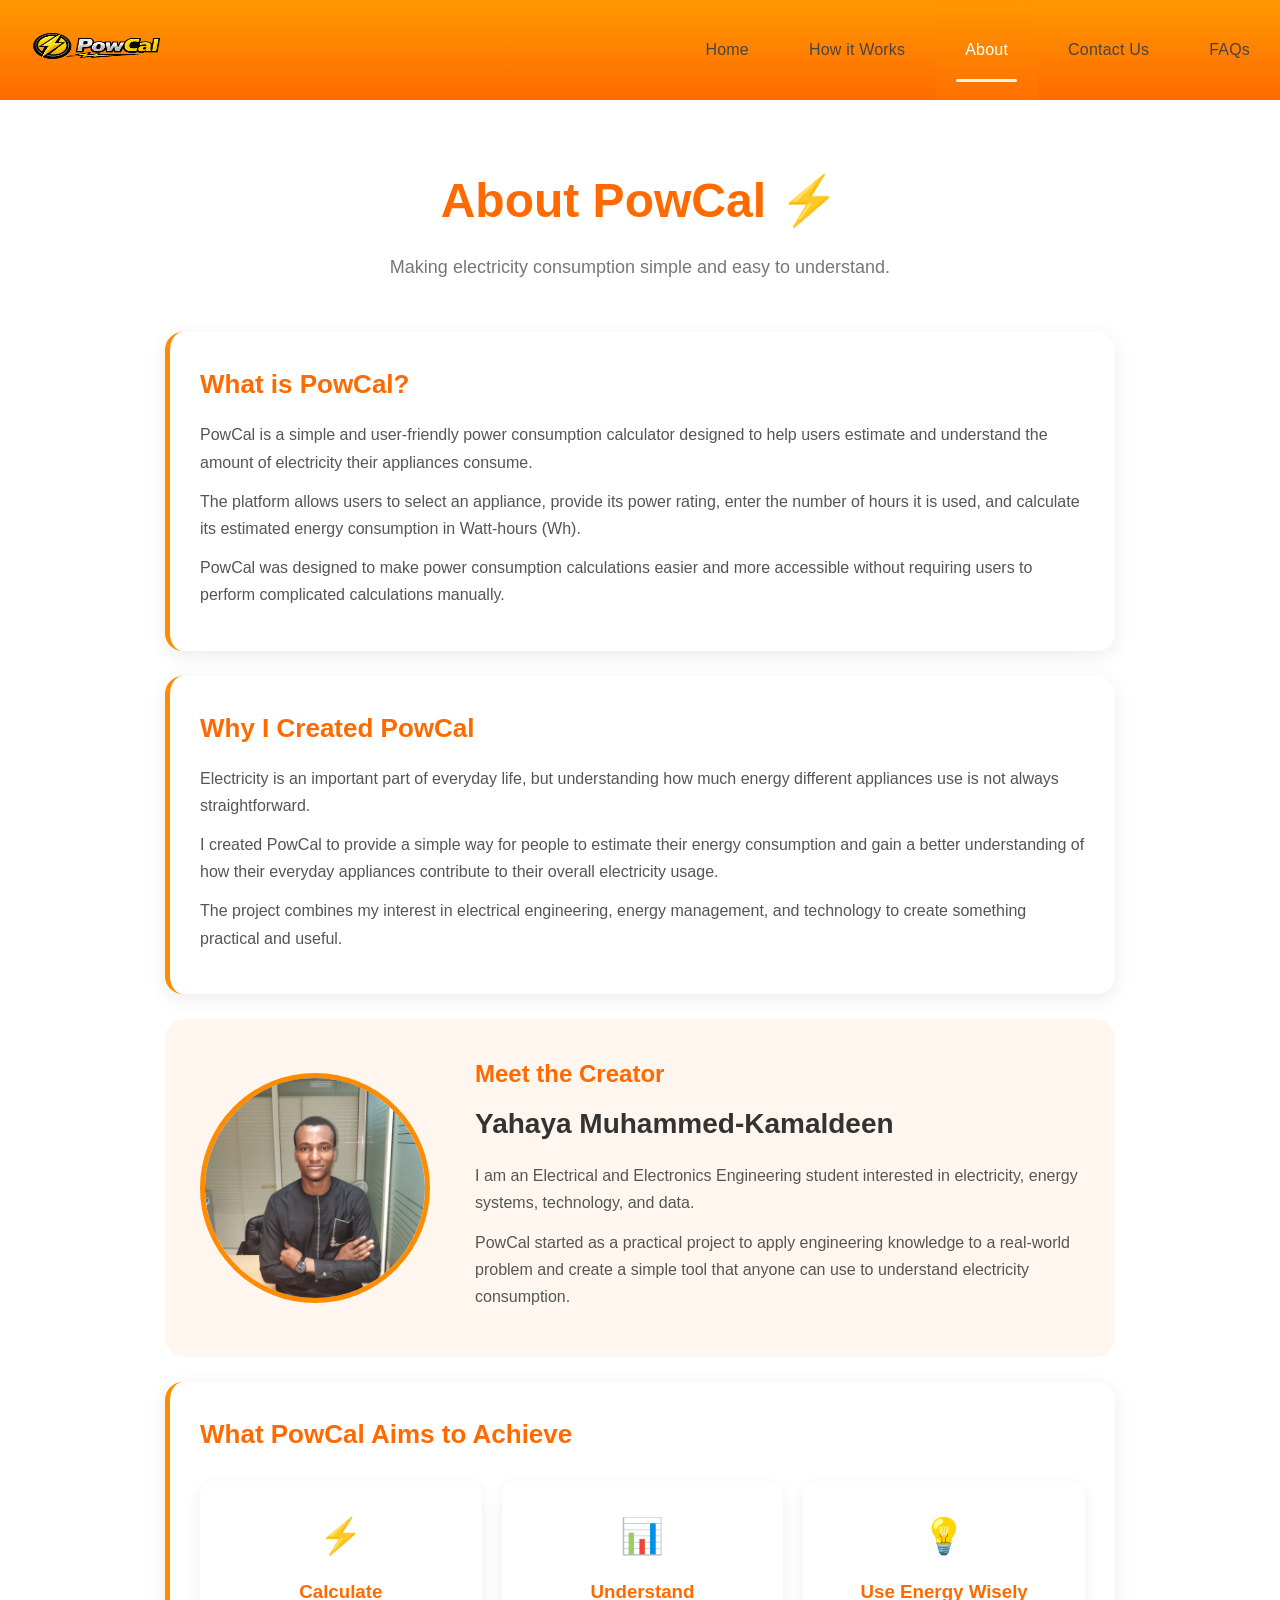
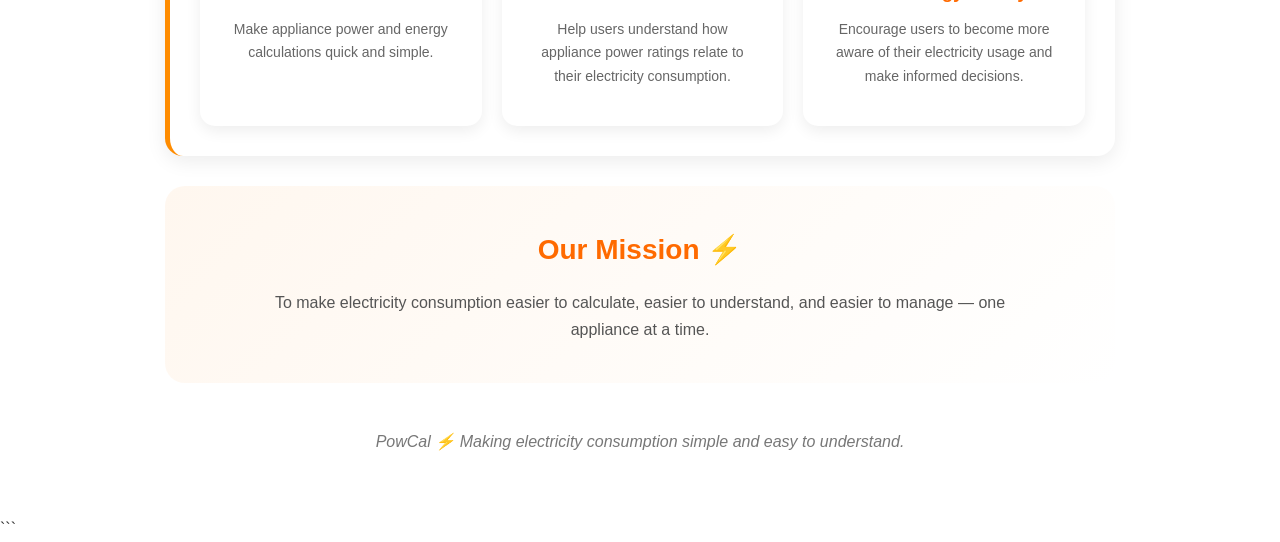
==== About.html @ 96b84277 "Powcal" ====
<!DOCTYPE html>

<html lang="en">
<head>
    <meta charset="UTF-8">
    <meta name="viewport" content="width=device-width, initial-scale=1.0">
    <link rel="stylesheet" href="index.css">

<title>About PowCal</title>

<style>
    * 
    
    {
        margin: 0;
        padding: 0;
        box-sizing: border-box;
        font-family: Arial, sans-serif;
    }

    body {
        background: #ffffff;
        color: #333;
        line-height: 1.7;
    }

    .about-container {
        max-width: 1000px;
        margin: auto;
        padding: 60px 25px;
    }

    /* PAGE TITLE */

    .about-title {
        text-align: center;
        font-size: 48px;
        color: #ff6a00;
        margin-bottom: 10px;
    }

    .about-subtitle {
        text-align: center;
        font-size: 18px;
        color: #777;
        margin-bottom: 50px;
    }

    /* GENERAL SECTION */

    .about-section {
        background: #ffffff;
        padding: 30px;
        margin-bottom: 25px;
        border-radius: 18px;
        box-shadow: 0 5px 20px rgba(0, 0, 0, 0.08);
        border-left: 5px solid #ff8c00;
    }

    .about-section h2 {
        color: #ff6a00;
        margin-bottom: 15px;
        font-size: 26px;
    }

    .about-section p {
        color: #555;
        margin-bottom: 12px;
    }

    /* CREATOR SECTION */

    .creator {
        display: flex;
        align-items: center;
        gap: 45px;

        background: #fff7ef;
        padding: 35px;
        margin-bottom: 25px;

        border-radius: 20px;
    }

    /* PHOTO */

    .photo-box {
        width: 230px;
        height: 230px;

        border-radius: 50%;
        border: 5px solid #ff8c00;

        background: #ffffff;
        overflow: hidden;

        display: flex;
        align-items: center;
        justify-content: center;

        flex-shrink: 0;

        color: #999;
        font-weight: bold;
        text-align: center;
    }

    .photo-box img {
        width: 100%;
        height: 100%;
        object-fit: cover;
        display: block;
    }

    .creator-info h2 {
        color: #ff6a00;
        margin-bottom: 5px;
    }

    .creator-name {
        font-size: 28px;
        font-weight: bold;
        margin-bottom: 15px;
    }

    .creator-info p {
        color: #555;
        margin-bottom: 12px;
    }

    /* MISSION */

    .mission {
        text-align: center;
        padding: 40px 25px;
        background: linear-gradient(
            135deg,
            #fff7ef,
            #ffffff
        );
        border-radius: 20px;
        margin-top: 30px;
    }

    .mission h2 {
        color: #ff6a00;
        font-size: 28px;
        margin-bottom: 15px;
    }

    .mission p {
        max-width: 750px;
        margin: auto;
        color: #555;
    }

    /* GOALS */

    .goals {
        display: grid;
        grid-template-columns: repeat(3, 1fr);
        gap: 20px;
        margin-top: 25px;
    }

    .goal {
        background: #ffffff;
        padding: 25px;
        text-align: center;
        border-radius: 15px;
        box-shadow: 0 5px 15px rgba(0,0,0,0.07);
        transition: 0.3s;
    }

    .goal:hover {
        transform: translateY(-6px);
    }

    .goal-icon {
        font-size: 35px;
        margin-bottom: 10px;
    }

    .goal h3 {
        color: #ff6a00;
        margin-bottom: 10px;
    }

    .goal p {
        font-size: 14px;
        color: #666;
    }

    /* FOOTER */

    .footer {
        text-align: center;
        margin-top: 45px;
        color: #777;
        font-style: italic;
    }

    /* MOBILE */

    @media (max-width: 700px) {

        .about-container {
            padding: 40px 15px;
        }

        .about-title {
            font-size: 36px;
        }

        .creator {
            flex-direction: column;
            text-align: center;
        }

        .goals {
            grid-template-columns: 1fr;
        }

    }

</style>


</head>

<body>
<header>
         <nav>
        <ul class="sidebar">
            <li onclick="hideSidebar()"> <a href="#"><svg xmlns="http://www.w3.org/2000/svg" height="24px" viewBox="0 -960 960 960" width="24px" fill="#black"><path d="m256-200-56-56 224-224-224-224 56-56 224 224 224-224 56 56-224 224 224 224-56 56-224-224-224 224Z"/></svg></a></li>
            <li> <a href="index.html">Home</a></li>
            <li> <a href="how.html">How it Works</a></li>
            <li> <a href="#" class="active">About</a></li>
            <li> <a href="contact.html">Contact Us</a></li>
            <li> <a href="FAQ.html">FAQs</a></li>
        </ul>
        <ul>
            <li> <img src="PowCal.png" alt="Not Found"></li>
            <li class="hideOnMobile"> <a href="index.html">Home</a></li>
            <li class="hideOnMobile"> <a href="how.html">How it Works</a></li>
            <li class="hideOnMobile"> <a href="#" class="active">About</a></li>
            <li class="hideOnMobile"> <a href="contact.html">Contact Us</a></li>
            <li class="hideOnMobile"> <a href="FAQ.html">FAQs</a></li>
            <li class="menu-button" onclick=showSidebar() > <a href="#"><svg xmlns="http://www.w3.org/2000/svg" height="24px" viewBox="0 -960 960 960" width="24px" fill="#black"><path d="M120-240v-80h720v80H120Zm0-200v-80h720v80H120Zm0-200v-80h720v80H120Z"></svg></a></li>
        </ul>
    </nav>
    </header>
<div class="about-container">

    <!-- TITLE -->

    <h1 class="about-title">
        About PowCal ⚡
    </h1>

    <p class="about-subtitle">
        Making electricity consumption simple and easy to understand.
    </p>


    <!-- ABOUT POWCAL -->

    <section class="about-section">

        <h2>What is PowCal?</h2>

        <p>
            PowCal is a simple and user-friendly power consumption
            calculator designed to help users estimate and understand
            the amount of electricity their appliances consume.
        </p>

        <p>
            The platform allows users to select an appliance,
            provide its power rating, enter the number of hours it
            is used, and calculate its estimated energy consumption
            in Watt-hours (Wh).
        </p>

        <p>
            PowCal was designed to make power consumption calculations
            easier and more accessible without requiring users to
            perform complicated calculations manually.
        </p>

    </section>


    <!-- WHY I CREATED POWCAL -->

    <section class="about-section">

        <h2>Why I Created PowCal</h2>

        <p>
            Electricity is an important part of everyday life, but
            understanding how much energy different appliances use
            is not always straightforward.
        </p>

        <p>
            I created PowCal to provide a simple way for people to
            estimate their energy consumption and gain a better
            understanding of how their everyday appliances contribute
            to their overall electricity usage.
        </p>

        <p>
            The project combines my interest in electrical engineering,
            energy management, and technology to create something
            practical and useful.
        </p>

    </section>


    <!-- CREATOR -->

    <section class="creator">

        <div class="photo-box">

            <!--
                PUT YOUR PHOTO HERE

                Example:

                <img src="your-photo.jpg"
                     alt="Yahaya Muhammed-Kamaldeen">
            -->

            <img src="My PICTURE.jpeg" alt="Not Found">

        </div>


        <div class="creator-info">

            <h2>Meet the Creator</h2>

            <div class="creator-name">
                Yahaya Muhammed-Kamaldeen
            </div>

            <p>
                I am an Electrical and Electronics Engineering student
                interested in electricity, energy systems, technology,
                and data.
            </p>

            <p>
                PowCal started as a practical project to apply
                engineering knowledge to a real-world problem and
                create a simple tool that anyone can use to understand
                electricity consumption.
            </p>

        </div>

    </section>


    <!-- GOALS -->

    <section class="about-section">

        <h2>What PowCal Aims to Achieve</h2>

        <div class="goals">

            <div class="goal">

                <div class="goal-icon">
                    ⚡
                </div>

                <h3>Calculate</h3>

                <p>
                    Make appliance power and energy calculations
                    quick and simple.
                </p>

            </div>


            <div class="goal">

                <div class="goal-icon">
                    📊
                </div>

                <h3>Understand</h3>

                <p>
                    Help users understand how appliance power ratings
                    relate to their electricity consumption.
                </p>

            </div>


            <div class="goal">

                <div class="goal-icon">
                    💡
                </div>

                <h3>Use Energy Wisely</h3>

                <p>
                    Encourage users to become more aware of their
                    electricity usage and make informed decisions.
                </p>

            </div>

        </div>

    </section>


    <!-- MISSION -->

    <section class="mission">

        <h2>Our Mission ⚡</h2>

        <p>
            To make electricity consumption easier to calculate,
            easier to understand, and easier to manage — one appliance
            at a time.
        </p>

    </section>


    <p class="footer">
        PowCal ⚡ Making electricity consumption simple and easy to understand.
    </p>

</div>
```

</body>
</html>
---- index.css ----
*{
    margin: 0;
    padding: 0;
}
body{
    min-height: 100vh;
    background-size: cover;
    background-repeat: no-repeat;
    background-position: center;
    background: 
    radial-gradient(circle at top left, rgba(255,140,0,0.15), transparent 10%),
    radial-gradient(circle at bottom right, rgba(255,106,0,0.12), transparent 20%),
    #ffffff; 
    /* background-image: url(bgd.jpg);
    background-size: cover;
    background-position: center; */
}
img{
    /* border: 2px, solid, black; */
    width: 200px;
    height: 100%;
    border-radius: 5px;
}
nav{
    height: 100px;
    background: linear-gradient(180deg, #ff9900, #ff6a00);
    /* background-color: rgb(255, 165, 0); */
    box-shadow: 3px, 3px, 5px rgba(0, 0, 0, 0.1);
}
nav ul{
    width: 100%;
    list-style: none;
    display: flex;
    /* border: 2px, solid, black; */
    height: 100px;
    justify-content: flex-end;
    align-items: center;
}
nav li{
    height: 100px;
    
}
nav a{
    height: 100%;
    padding: 0 30px;
    font-family: 'Gill Sans', 'Gill Sans MT', Calibri, 'Trebuchet MS', sans-serif;
    letter-spacing: 0.2px;
    text-decoration: none;
    display: flex;
    justify-content: center;
    align-items: center;
    color: rgb(69, 69, 69);
    cursor: pointer;
}
nav a:hover{
    background: linear-gradient(135deg, #ff9900, #ff6a00);
    height: 98px;
}

/* Top-bar underline animation and active overlay */
nav > ul:last-of-type a{
    position: relative;
    transition: color 200ms ease;
}
nav > ul:last-of-type a::after{
    content: "";
    position: absolute;
    left: 20%;
    right: 20%;
    bottom: 18px;
    height: 3px;
    background: #fff3e6; /* warm cream underline */
    transform: scaleX(0);
    transform-origin: center;
    transition: transform 240ms ease, opacity 240ms ease;
    opacity: 0;
    border-radius: 2px;
}
nav > ul:last-of-type a:hover::after{
    transform: scaleX(1);
    opacity: 1;
}
nav > ul:last-of-type a.active{
    background: rgba(255,140,0,0.18); /* subtle orange overlay */
    color: #fff;
}
nav > ul:last-of-type a.active::after{
    transform: scaleX(1);
    opacity: 1;
}
nav li:first-child{
    margin-right: auto;
}
.sidebar{
    position: fixed;
    top: 0;
    right: 0;
    height: 100vh;
    width: 250px;
    z-index: 999999;
    background-color: rgba(255, 255, 255, 0.466);
    backdrop-filter: blur(10px);
    box-shadow: -10px, 0px, 10px rgba(0, 0, 0, 0.1);
    display: none;
    flex-direction: column;
    align-items: flex-start;
    justify-content: flex-start;
}
.sidebar li{
    width: 100%;
}
.sidebar a{
    width: 100%;
    display: flex;
    justify-content: flex-start;
    align-items: center;
}
.menu-button{
    display: none;
}
#uno{
    margin: 5% 8%;
    text-align: justify;
    line-height: 1.6;
    letter-spacing: 0.2px;
    font-family: 'Gill Sans', 'Gill Sans MT', Calibri, 'Trebuchet MS', sans-serif;
    color: rgb(99, 99, 99);
    text-indent: 2em;
    
}
.cal1{
    text-wrap: balance;
    text-align: center;
    font-family: Verdana, Geneva, Tahoma, sans-serif;
    color: rgb(255, 149, 0);
    padding: 10px;

    font-size: 40px;
    font-weight: 800;
    color: #ff6a00;

    
}
.footer-note {
            font-family: Arial, sans-serif;
            text-align: center;
            margin-top: 40px;
            color: #666;
            font-style: italic;}


#main{
    /* border: 2px solid black; */
    display: flex;
    flex-direction: row;
    flex-wrap: wrap;
    align-items: flex-start;
    justify-content: center;
    gap: 2em;
    flex: 1;
    /* min-height: 100vh; */
}
.first{
    margin: 20px;
    padding: 10px;
    text-align: center;
    background-color:white;
    border: 2px solid #ff8c00;
    overflow: hidden;
    box-shadow: 0 6px 20px rgba(0, 0, 0, 0.1);
    transition: 0.3s ease;
    border-radius: 10px;
    width: 210px;
    height: 100%;
    /* width: 280px;
    background: #ffffff;
    border-radius: 16px;
    overflow: hidden;
    box-shadow: 0 6px 20px rgba(0, 0, 0, 0.1);
    transition: 0.3s ease;
    border: 2px solid #ff8c00; */
}
.first:hover{
    transform: translateY(-1px);
    box-shadow: 0 12px 30px rgba(255, 140, 0, 0.25);

}

.button1{
    margin: 10px;
    background: linear-gradient(135deg, #ff9900, #ff6a00);
    color: white;
    border: none;
    padding: 10px 50px;
    border-radius: 5px;
    font-size: 16px;
    font-weight: 600;
    cursor: pointer;
    transition: all 0.3s ease;
    box-shadow: 0 4px 12px rgba(255, 106, 0, 0.3);
}

.button1:hover{
    transform: translateY(-0.51px);
    box-shadow: 0 4px 12px rgba(255, 106, 0, 0.4);
}

.appli{
    font-family: Verdana, Geneva, Tahoma, sans-serif;
    font-size: small;
    margin: 5px 5px;
    text-align: start;
}

#calc-toggle {
      position: fixed;
      top: 110px;
      right: 5px;
      z-index: 1000;
      background: linear-gradient(135deg, #ff8c00, #ff6a00);
      color: #fff;
      border: none;
      padding: 14px 18px;
      border-radius: 10px;
      cursor: pointer;
      font-weight: bold;
      box-shadow: 0 8px 20px rgba(255, 106, 0, 0.1);
    }


    #calc-toggle:hover {
      transform: translateY(-0.51px);
      box-shadow: 0 2px 6px rgba(255, 106, 0, 0.3);
    }

#calculatorBox {
    display: none; /* Hidden initially */

    position: fixed;
    top: 165px;
    right: 7px;

    width: 300px;
    height: 220px;
    padding: 20px;

    background: white;
    border-radius: 10px;
    box-shadow: 0 5px 20px rgba(0,0,0,0.09);

    z-index: 9999;
    overflow: auto;
}
#clear-btn{
    margin: 10px 5px;
    background: linear-gradient(135deg, #ff9900, #ff6a00);
    color: white;
    border: none;
    /* padding: 5px 20px; */
    width: 100%;
    height: 32px;
    border-radius: 5px;
    font-size: 15px;
    font-weight: 600;
    cursor: pointer;
    transition: all 0.3s ease;
    /* box-shadow: 0 4px 12px rgba(255, 106, 0, 0.3); */
}
#clear-btn:hover{
    transform: translateY(-0.51px);
    box-shadow: 0 2px 6px rgba(255, 106, 0, 0.3);
}
.total-box {
      background: #fff7ef;
      border-left: 4px solid #ff8c00;
      padding: 12px;
      border-radius: 10px;
      margin-bottom: 14px;
      font-size: 15px;
      color: #333;
    }

    .total-box strong {
      color: #ff6a00;
    }

.search-container{
    display: flex;
    justify-content: flex-start;
    align-items: center;
    gap: 10px;
    margin: 20px 40px;
}

.search-container label{
    font-size: 18px;
    font-weight: bold;
}

.search-container input{
    width: 20%;
    padding: 10px 15px;
    border: 2px solid #ff6a00;
    border-radius: 8px;
    font-size: 16px;
    outline: none;
    transition: 0.3s;
}
label{
    background-color: #ff6a00;
    border: 10px solid #ff6a00;
    border-radius: 8px;
    color: white;
}

.search-container input:focus{
    border-color: rgb(83, 81, 81);
    box-shadow: 0 0 8px linear-gradient(135deg, #ff8c00, #ff6a00);
}

#calc {
      background: linear-gradient(135deg, #ff8c00, #ff6a00);
      font-family: Arial, Helvetica, sans-serif;
      color: white;
      padding: 10px;
      font-weight: bold;
      font-size: 15px;
      margin-bottom: 10px;
      border-radius: 5px;
    }
input{
    padding: 5px;
    width: 206px;
    
}
.Enter{
    margin: 10px 5px;
    background: linear-gradient(135deg, #ff9900, #ff6a00);
    color: white;
    border: none;
    /* padding: 5px 20px; */
    width: 50px;
    height: 32px;
    border-radius: 5px;
    font-size: 13px;
    font-weight: 600;
    cursor: pointer;
    transition: all 0.3s ease;
}
.history {
      margin-top: 10px;
      max-height: 180px;
      overflow-y: auto;
      font-size: 14px;
    }

    .history-item {
      background: #fafafa;
      border: 1px solid #eee;
      padding: 10px;
      border-radius: 10px;
      margin-bottom: 8px;
    }


@media(max-width: 800px){
    .hideOnMobile{
        display: none;
    }
    .menu-button{
        display: block;
    }
}
@media(max-width: 400px){
    .sidebar{
        width: 100%;
    }
}
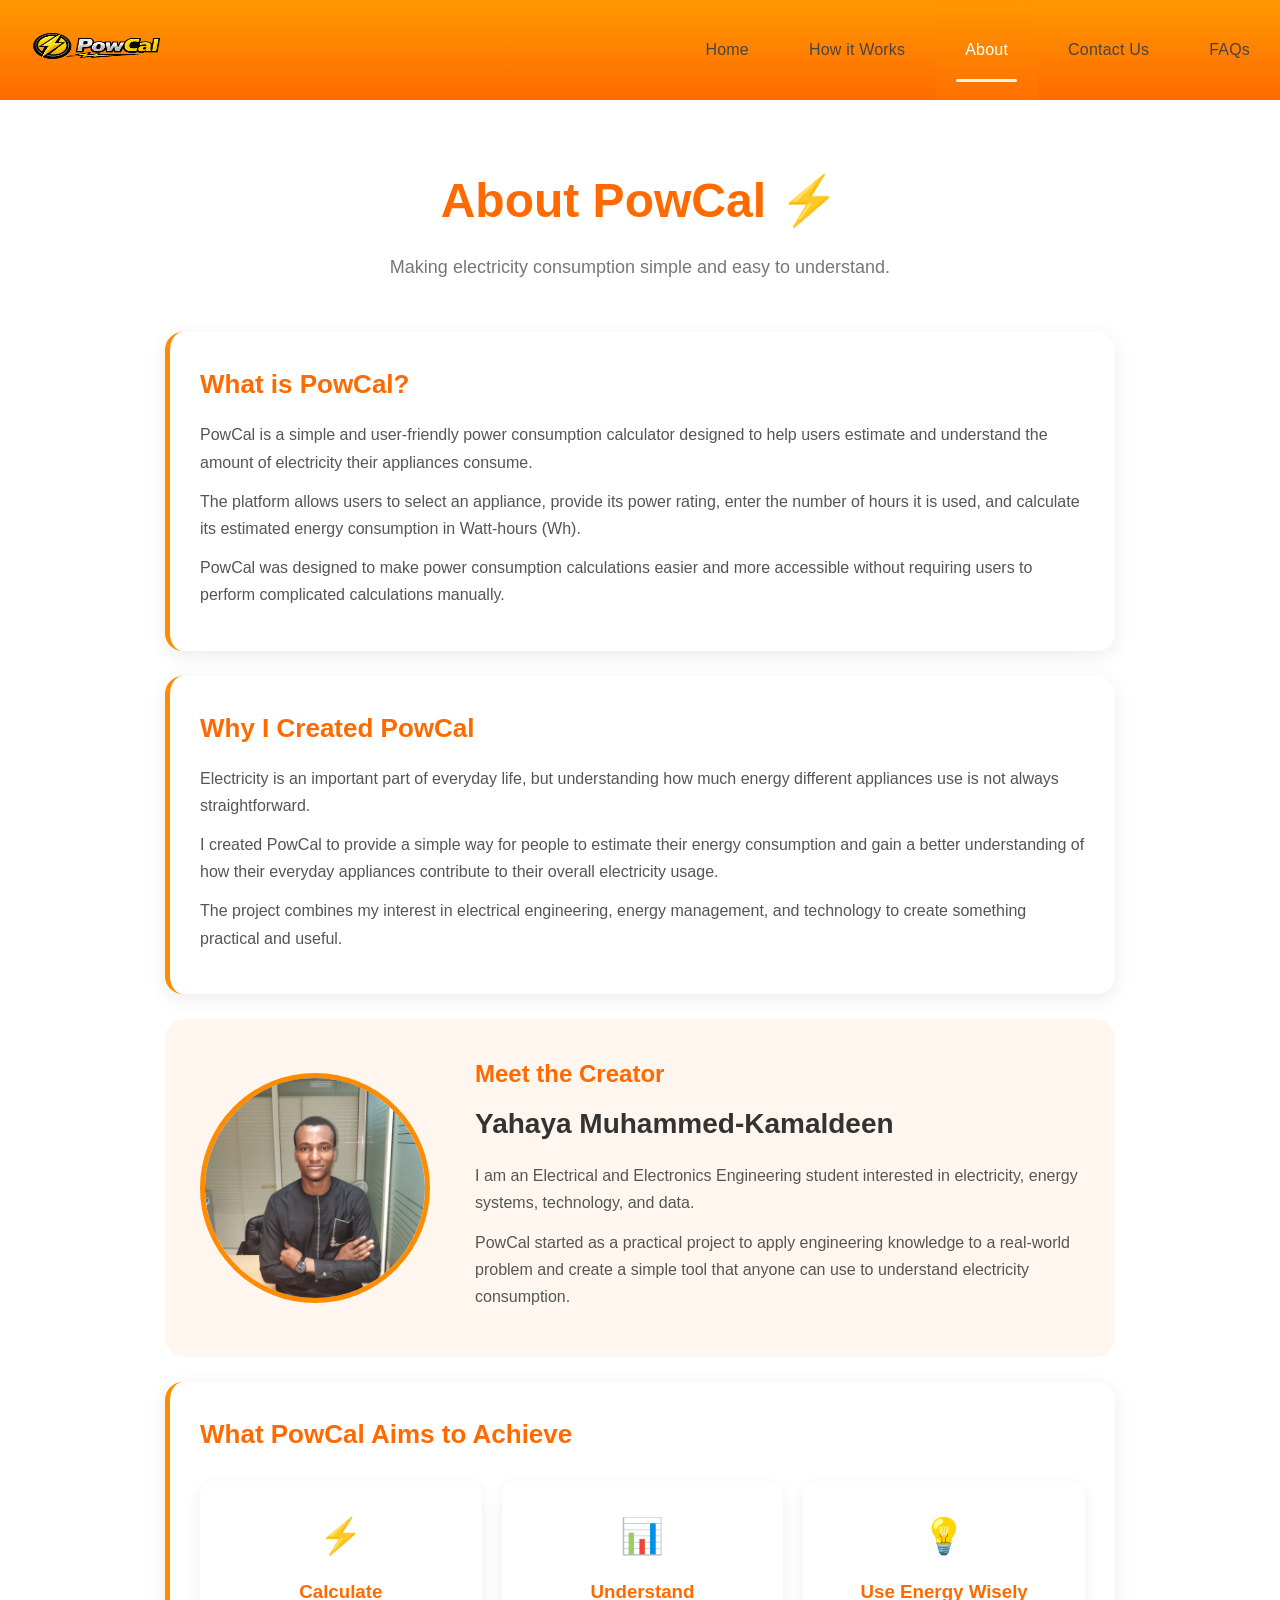
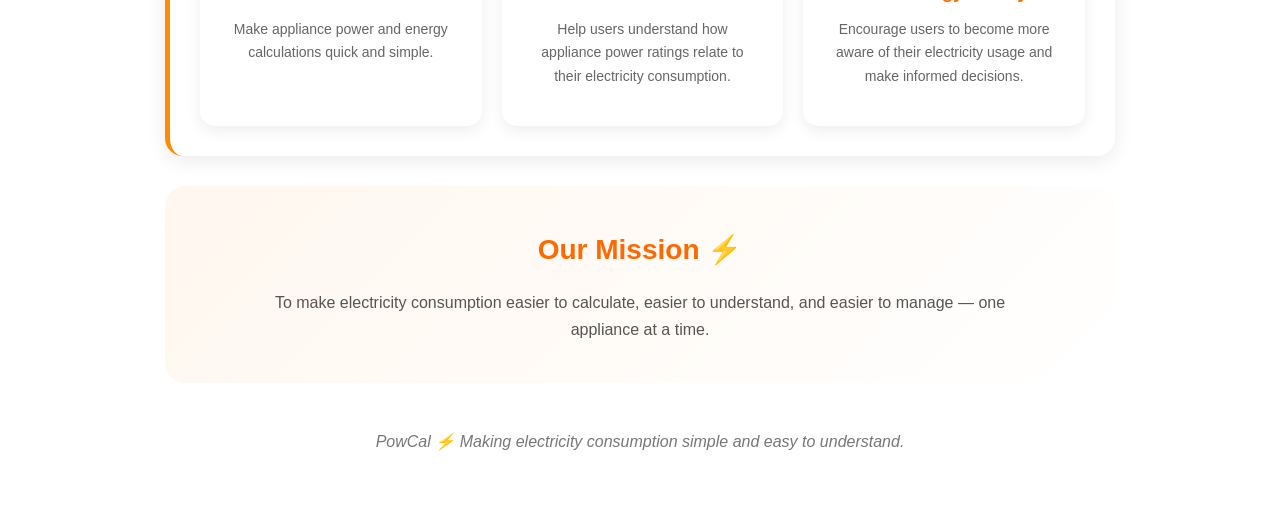
==== commit 3df6931d: "Update About.html" ====
--- a/About.html
+++ b/About.html
@@ -445,7 +445,18 @@
     </p>
 
 </div>
-```
+
+<script>
+    function showSidebar() {
+        const sidebar = document.querySelector('.sidebar');
+        if (sidebar) sidebar.style.display = 'flex';
+    }
+
+    function hideSidebar() {
+        const sidebar = document.querySelector('.sidebar');
+        if (sidebar) sidebar.style.display = 'none';
+    }
+</script>
 
 </body>
 </html>
